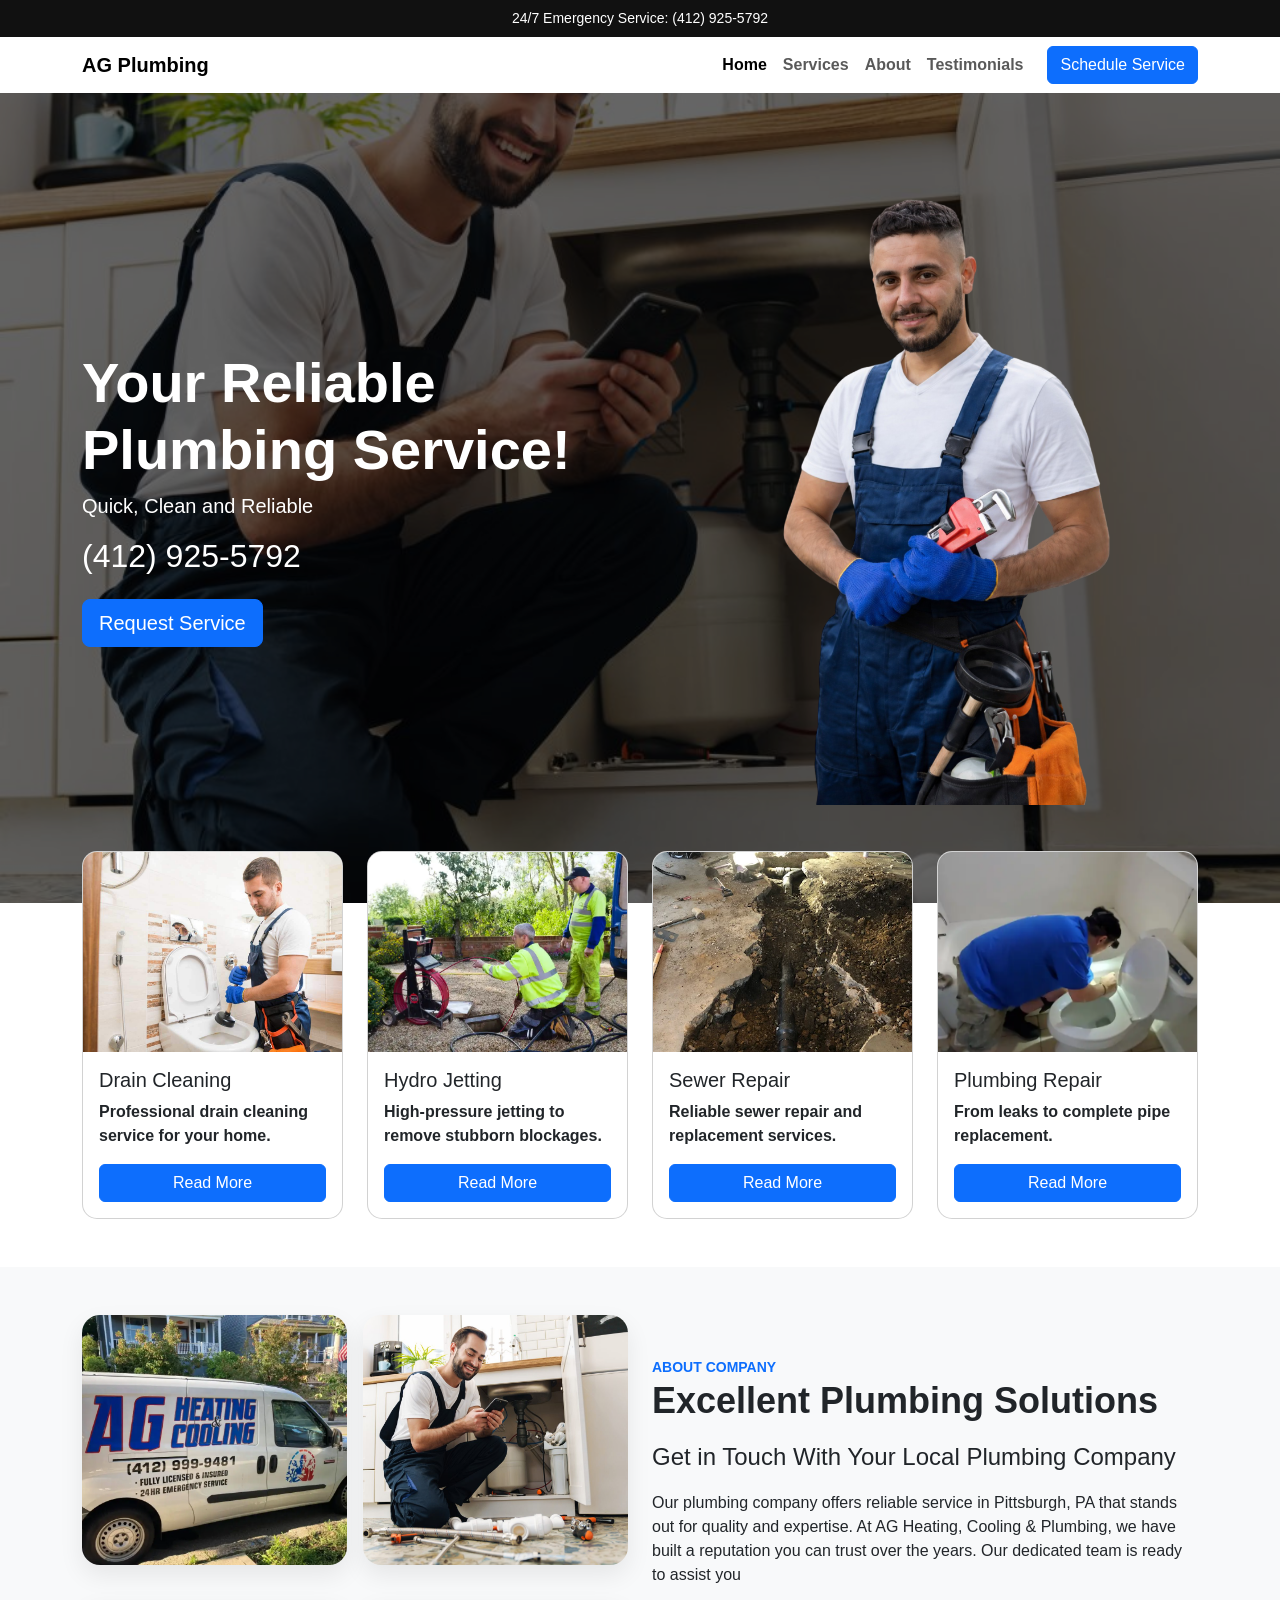
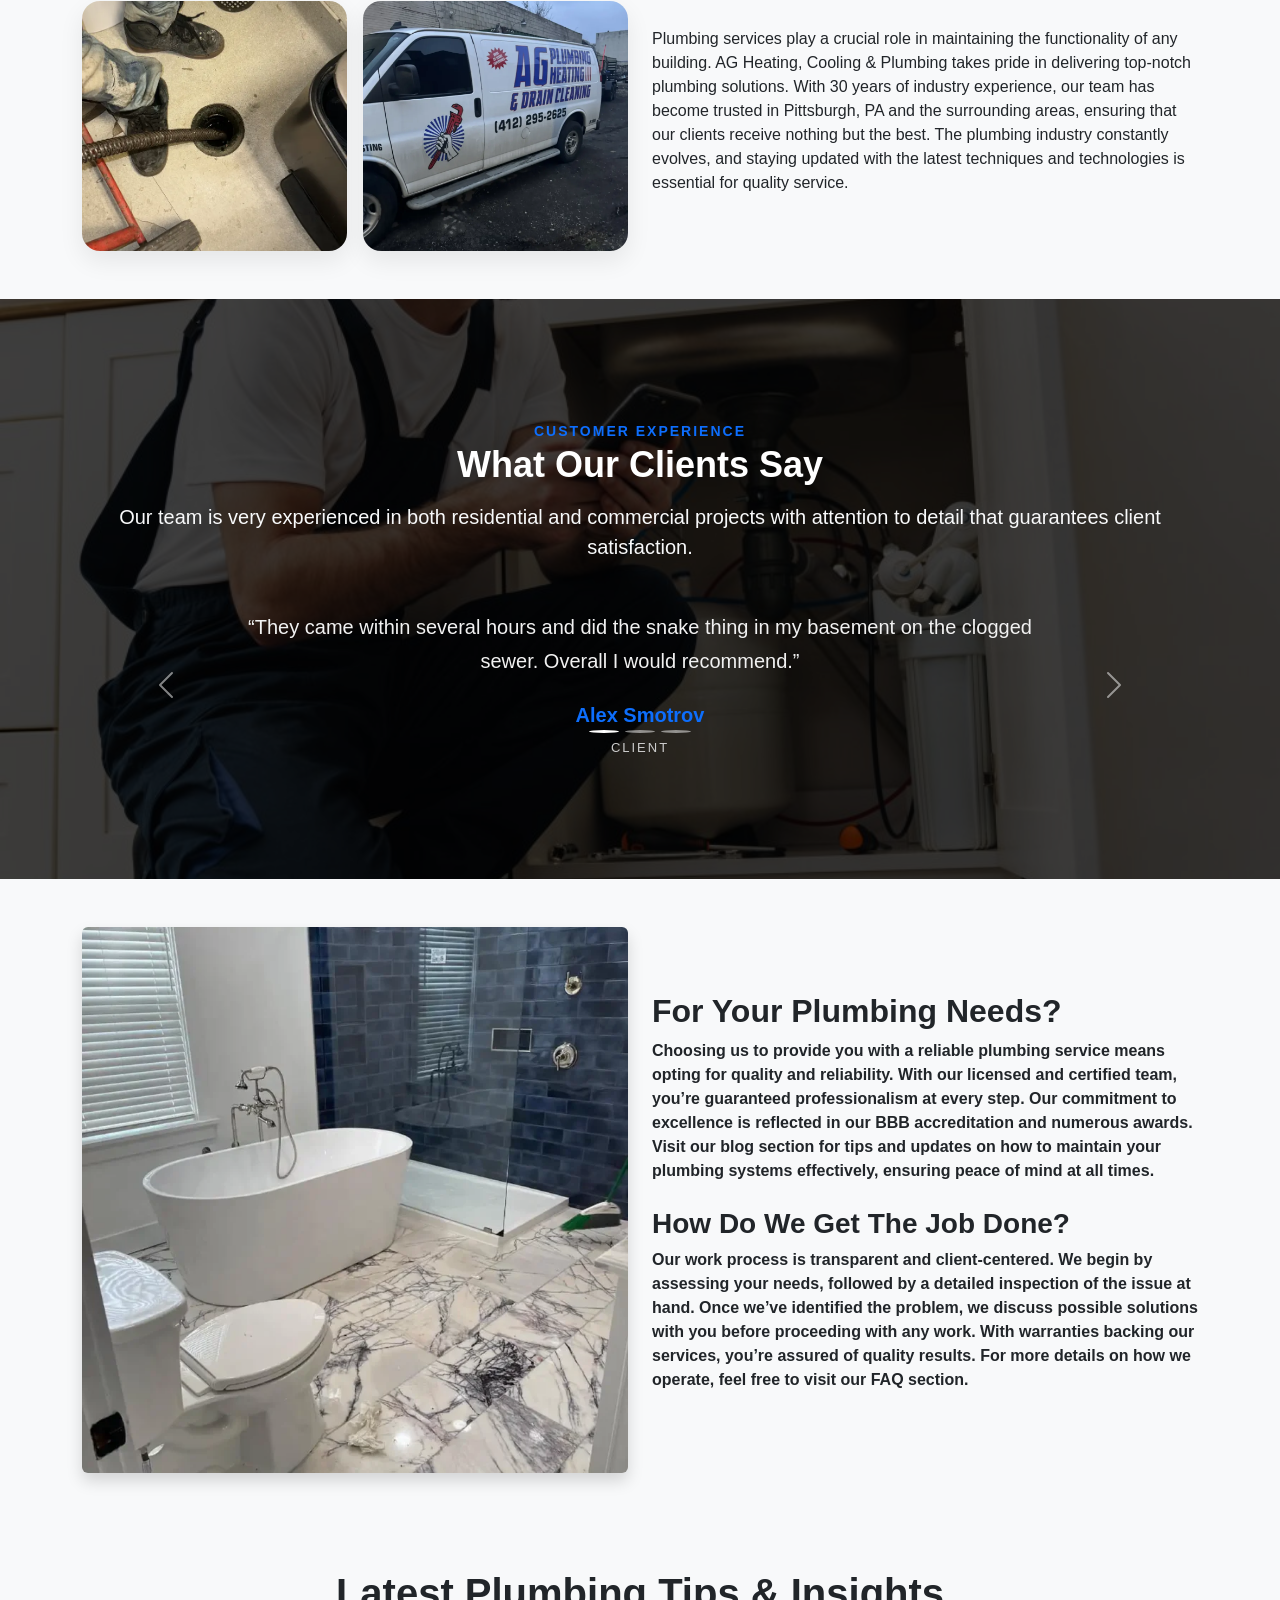
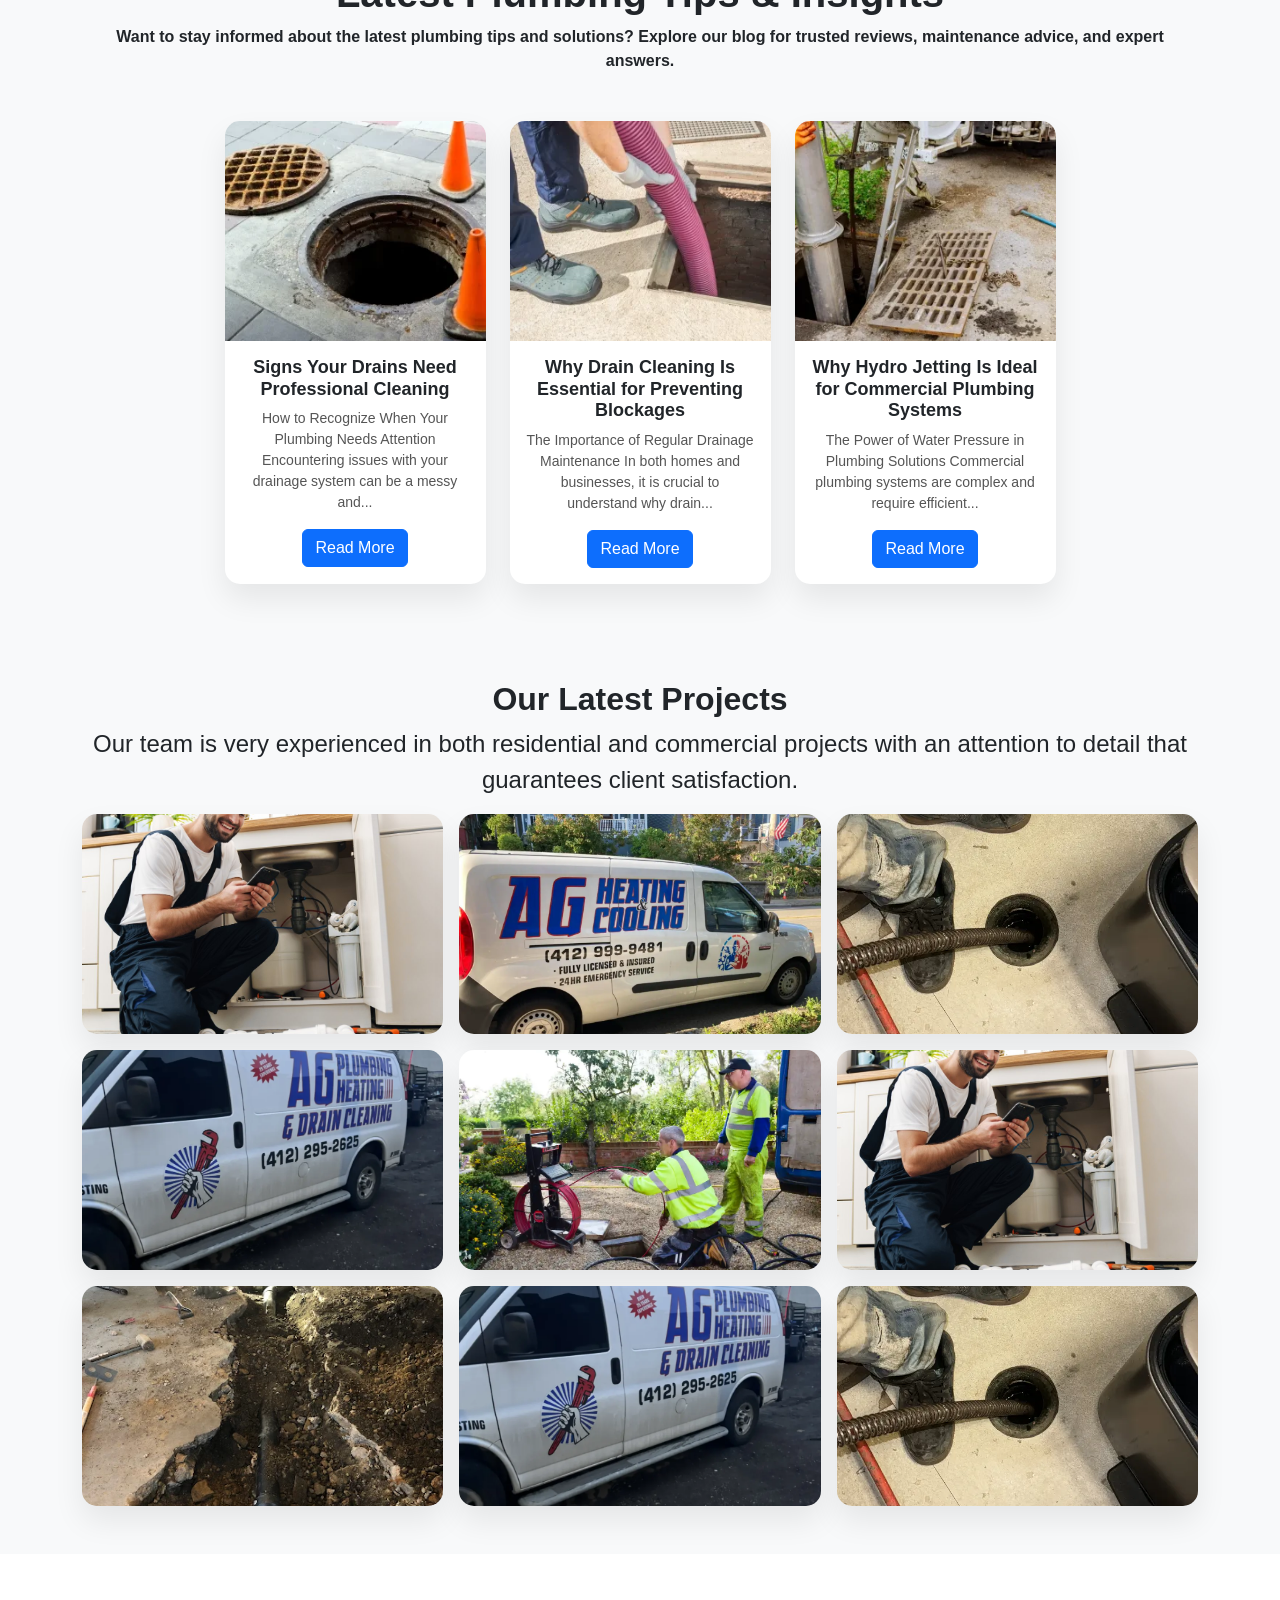
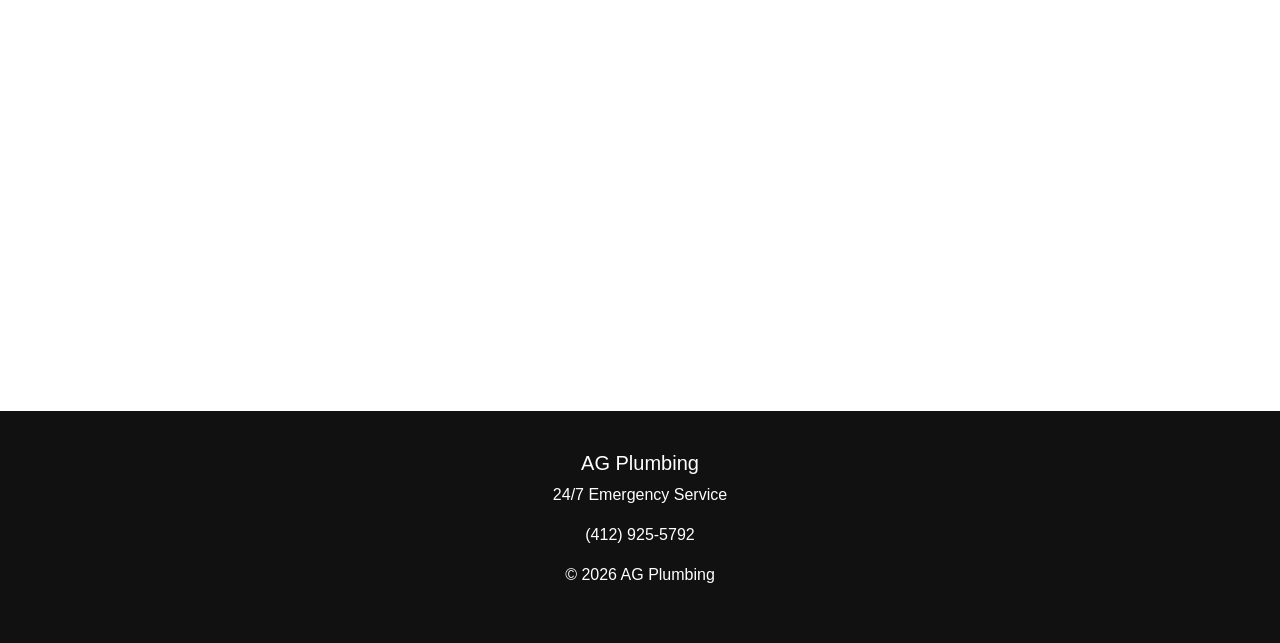
==== Index.html @ 4687a4f3 "bild the webpage" ====
<!DOCTYPE html>
<html lang="en">

<head>
    <meta charset="UTF-8">
    <title>AG Plumbing</title>
    <meta name="viewport" content="width=device-width, initial-scale=1">

    <!-- Bootstrap -->
    <link href="https://cdn.jsdelivr.net/npm/bootstrap@5.3.2/dist/css/bootstrap.min.css" rel="stylesheet">

    <!-- Custom CSS -->
    <link rel="stylesheet" href="Style.css">
</head>

<body>

    <!-- Top Bar -->
    <div class="top-bar text-center">
        24/7 Emergency Service: (412) 925-5792
    </div>

    <!-- Navbar -->
    <nav class="navbar navbar-expand-lg navbar-light bg-white shadow-sm  fw-bold ">
        <div class="container">
            <a class="navbar-brand fw-bold" href="#">AG Plumbing</a>
            <button class="navbar-toggler" type="button" data-bs-toggle="collapse" data-bs-target="#navbarNav">
                <span class="navbar-toggler-icon"></span>
            </button>

            <div class="collapse navbar-collapse" id="navbarNav">
                <ul class="navbar-nav ms-auto">
                    <li class="nav-item"><a class="nav-link active" href="#">Home</a></li>
                    <li class="nav-item"><a class="nav-link" href="#services">Services</a></li>
                    <li class="nav-item"><a class="nav-link" href="#about">About</a></li>
                    <li class="nav-item"><a class="nav-link" href="#testimonials">Testimonials</a></li>
                </ul>
                <a href="#" class="btn btn-primary ms-lg-3">Schedule Service</a>
            </div>
        </div>
    </nav>

    <!-- Hero -->
    <section class="hero">
        <div class="hero-overlay"></div>
        <div class="container hero-content">
            <div class="row align-items-center">
                <div class="col-lg-6 text-white">
                    <h1>Your Reliable <br> Plumbing Service!</h1>
                    <p class="lead">Quick, Clean and Reliable</p>
                    <h2>(412) 925-5792</h2>
                    <a href="#" class="btn btn-primary btn-lg mt-3">Request Service</a>
                </div>
                <div class="col-lg-6 text-center mt-5 mt-lg-0">
                    <img src="./asset/plumber.png" class="img-fluid w-75">
                </div>
            </div>
        </div>
    </section>

    <!-- Services -->
    <section id="services" class="py-5 fw-bold ">
        <div class="container">
            <div class="row g-4">

                <div class="col-md-6 col-lg-3">
                    <div class="card service-card">
                        <img src="./asset/div.jpg">
                        <div class="card-body">
                            <h5>Drain Cleaning</h5>
                            <p>Professional drain cleaning service for your home.</p>
                          <button type="button" class="btn btn-primary">Read More</button>
                            
                        </div>
                    </div>
                </div>

                <div class="col-md-6 col-lg-3">
                    <div class="card service-card">
                        <img src="./asset/Hy.webp">
                        <div class="card-body">
                            <h5>Hydro Jetting</h5>
                            <p>High-pressure jetting to remove stubborn blockages.</p>
                          <button type="button" class="btn btn-primary">Read More</button>
                            
                        </div>
                    </div>
                </div>

                <div class="col-md-6 col-lg-3">
                    <div class="card service-card">
                        <img src="./asset/Sewer.webp">
                        <div class="card-body">
                            <h5>Sewer Repair</h5>
                            <p>Reliable sewer repair and replacement services.</p>
                          <button type="button" class="btn btn-primary">Read More</button>
                            
                        </div>
                    </div>
                </div>

                <div class="col-md-6 col-lg-3">
                    <div class="card service-card">
                        <img src="./asset/Plumbing-Repair.webp">
                        <div class="card-body">
                            <h5>Plumbing Repair</h5>
                            <p>From leaks to complete pipe replacement.</p>
                          <button type="button" class="btn btn-primary">Read More</button>
                            
                        </div>
                    </div>
                </div>

            </div>
        </div>
    </section>

    <!-- About -->
    <section id="about" class="py-5 bg-light">
        <div class="container">
            <div class="row align-items-center"> <!-- Left Side Image Cards -->
                <div class="col-lg-6">
                    <div class="row g-3">
                        <div class="col-6">
                            <div class="about-card"> <img src="./asset/Plumbing-Services-15.webp" class="img-fluid"
                                    alt=""> </div>

                        </div>
                        <div class="col-6">
                            <div class="about-card"> <img src="./asset/imgplu.jpeg" class="img-fluid" alt=""> </div>
                        </div>
                        <div class="col-6">
                            <div class="about-card"> <img src="./asset/Trusted-Commercial-Plumbing.webp"
                                    class="img-fluid" alt=""> </div>
                        </div>
                        <div class="col-6">
                            <div class="about-card"> <img src="./asset/Reputable-Residential-Plumbing-980x1307.webp"
                                    class="img-fluid" alt=""> </div>
                        </div>
                    </div>
                </div>
                <div class="col-lg-6"> <span class="text-primary fw-bold small" style="font-weight: 700;">ABOUT
                        COMPANY</span>
                    <h2 class="section-title fw-bold mb-3">Excellent Plumbing Solutions</h2>
                    <p style="font-size:x-large; font-weight: 500;"> Get in Touch With Your Local Plumbing Company </p>
                    <p> Our plumbing company offers reliable service in Pittsburgh, PA that stands out for quality and
                        expertise. At AG Heating, Cooling & Plumbing, we have built a reputation you can trust over the
                        years. Our dedicated team is ready to assist you</p>
                    <br>
                    <p>Plumbing services play a crucial role in maintaining the functionality of any building. AG
                        Heating, Cooling & Plumbing takes pride in delivering top-notch plumbing solutions. With 30
                        years of industry experience, our team has become trusted in Pittsburgh, PA and the surrounding
                        areas, ensuring that our clients receive nothing but the best. The plumbing industry constantly
                        evolves, and staying updated with the latest techniques and technologies is essential for
                        quality service.</p>
                </div>
            </div>
        </div>
    </section>


    <!-- Testimonials -->
    <section id="testimonials" class="testimonial-section">
        <div class="overlay"></div>

        <div class="container text-center position-relative">
            <span class="section-subtitle">CUSTOMER EXPERIENCE</span>
            <h2 class="section-title text-white mb-3">What Our Clients Say</h2>

            <p class="lead text-light mb-5">
                Our team is very experienced in both residential and commercial projects
                with attention to detail that guarantees client satisfaction.
            </p>

            <div id="testimonialCarousel" class="carousel slide" data-bs-ride="carousel">

                <!-- Indicators -->
                <div class="carousel-indicators">
                    <button type="button" data-bs-target="#testimonialCarousel" data-bs-slide-to="0"
                        class="active"></button>
                    <button type="button" data-bs-target="#testimonialCarousel" data-bs-slide-to="1"></button>
                    <button type="button" data-bs-target="#testimonialCarousel" data-bs-slide-to="2"></button>
                </div>

                <div class="carousel-inner">

                    <div class="carousel-item active">
                        <div class="testimonial-content">
                            <p class="testimonial-text">
                                “They came within several hours and did the snake thing in my basement on the clogged
                                sewer.
                                Overall I would recommend.”
                            </p>
                            <h5 class="client-name">Alex Smotrov</h5>
                            <span class="client-role">Client</span>
                        </div>
                    </div>

                    <div class="carousel-item">
                        <div class="testimonial-content">
                            <p class="testimonial-text">
                                “AG Plumbing is the best contractor I’ve used. Very responsive and knowledgeable.
                                Definitely would recommend.”
                            </p>
                            <h5 class="client-name">Morgan Kramer</h5>
                            <span class="client-role">Client</span>
                        </div>
                    </div>

                    <div class="carousel-item">
                        <div class="testimonial-content">
                            <p class="testimonial-text">
                                “They were able to send someone the same day.
                                The tech was professional and fixed the problem quickly.”
                            </p>
                            <h5 class="client-name">Casey Gordon</h5>
                            <span class="client-role">Client</span>
                        </div>
                    </div>

                </div>

                <!-- Controls -->
                <button class="carousel-control-prev" type="button" data-bs-target="#testimonialCarousel"
                    data-bs-slide="prev">
                    <span class="carousel-control-prev-icon"></span>
                </button>

                <button class="carousel-control-next" type="button" data-bs-target="#testimonialCarousel"
                    data-bs-slide="next">
                    <span class="carousel-control-next-icon"></span>
                </button>

            </div>
        </div>
    </section>
    <!-- Why Choose Us -->
    <section class="py-5 bg-light fw-bold ">
        <div class="container">
            <div class="row align-items-center gy-4">
                <div class="col-lg-6">
                    <img src="./asset/Plumbing-Services-16-768x768-1.webp" class="img-fluid rounded shadow">
                </div>
                <div class="col-lg-6">
                    <h2 class="fw-bold" style="font-weight: 700; ">For Your Plumbing Needs?</h2>
                    <p>
                        Choosing us to provide you with a reliable plumbing service means opting for quality and
                        reliability. With our licensed and certified team, you’re guaranteed professionalism at every
                        step. Our commitment to excellence is reflected in our BBB accreditation and numerous awards.
                        Visit our blog section for tips and updates on how to maintain your plumbing systems
                        effectively, ensuring peace of mind at all times.
                    </p>

                    <h3 class="fw-bold mt-4" style="font-weight: 700; ">How Do We Get The Job Done?</h3>
                    <p>
                        Our work process is transparent and client-centered. We begin by assessing your needs, followed
                        by a detailed inspection of the issue at hand. Once we’ve identified the problem, we discuss
                        possible solutions with you before proceeding with any work. With warranties backing our
                        services, you’re assured of quality results. For more details on how we operate, feel free to
                        visit our FAQ section.
                    </p>
                </div>
            </div>
        </div>
    </section>

    <!-- --------------------------------------------------Latest Plumbering ------------------------ -->

    <section class="py-5 bg-light">
    <div class="container">

        <div class="text-center mb-5">
            <h2 class="fw-semibold display-6">
                Latest Plumbing Tips & Insights
            </h2>
            <p class="fw-semibold">
                Want to stay informed about the latest plumbing tips and solutions?
                Explore our blog for trusted reviews, maintenance advice,
                and expert answers.
            </p>
        </div>

        <div class="row g-4 justify-content-center">

            <div class="col-md-6 col-lg-3">
                <div class="card custom-card h-100 ">
                    <img src="./asset/Signs-Your-Drains-Need-Professional-Cleaning-Services-Pittsburgh-PA-400x250.webp" 
                         class="card-img-top" alt="">
                    <div class="card-body text-center">
                        <h5 class="card-title fw-bold">
                            Signs Your Drains Need Professional Cleaning
                        </h5>
                        <p class="card-text">
                           How to Recognize When Your Plumbing Needs Attention Encountering issues with your drainage system can be a messy and...
                        </p>
                        <button class="btn btn-primary">Read More</button>
                    </div>
                </div>
            </div>

                 <div class="col-md-6 col-lg-3">
                <div class="card custom-card h-100">
                    <img src="./asset/Why-Drain-Cleaning-Is-Essential-For-Preventing-Blockages-Pittsburgh-PA-400x250.webp"
                         class="card-img-top" alt="">
                    <div class="card-body text-center">
                        <h5 class="card-title fw-bold">
                            Why Drain Cleaning Is Essential for Preventing Blockages
                        </h5>
                        <p class="card-text">
                          The Importance of Regular Drainage Maintenance In both homes and businesses, it is crucial to understand why drain...</p>

                        <button class="btn btn-primary">Read More</button>
                    </div>
                </div>
            </div>

                 <div class="col-md-6 col-lg-3">
                <div class="card custom-card h-100">
                    <img src="./asset/Why-Hydro-Jetting-Is-Ideal-For-Commercial-Plumbing-Systems-Pittsburgh-PA-400x250.webp" 
                         class="card-img-top" alt="">
                    <div class="card-body text-center">
                        <h5 class="card-title fw-bold">
                          Why Hydro Jetting Is Ideal for Commercial Plumbing Systems
                        </h5>
                        <p class="card-text">
                          The Power of Water Pressure in Plumbing Solutions Commercial plumbing systems are complex and require efficient...</p>
                        <button class="btn btn-primary">Read More</button>
                    </div>
                </div>
            </div>

     
        </div>
    </div>
</section>

    <!---------------------------- Save image------------------------------------  -->
    
    <section class="gallery-section py-5 bg-light">
    <div class="container">
        <div class="row g-3">
               <div class="text-center">
                 <h2 style="font-weight: 600;">Our Latest Projects</h2>
                <div style="font-size: 1.5rem;">Our team is very experienced in both residential and commercial projects with an attention to detail that guarantees client satisfaction.</div>
               </div>
            <div class="col-md-6 col-lg-4">
                <div class="custom-card h-100">
                    <img src="./asset/imgplu.jpeg" alt="">
                </div>
            </div>

            <div class="col-md-6 col-lg-4">
                <div class="custom-card h-100">
                    <img src="./asset/Plumbing-Services-15.webp" alt="">
                </div>
            </div>

            <div class="col-md-6 col-lg-4">
                <div class="custom-card h-100">
                    <img src="./asset/Trusted-Commercial-Plumbing.webp" alt="">
                </div>
            </div>

            <div class="col-md-6 col-lg-4">
                <div class="custom-card h-100">
                    <img src="./asset/Reputable-Residential-Plumbing-980x1307.webp" alt="">
                </div>
            </div>
                       <div class="col-md-6 col-lg-4">
                <div class="custom-card h-100">
                    <img src="./asset/Hy.webp" alt="">
                </div>
            </div>

            <div class="col-md-6 col-lg-4">
                <div class="custom-card h-100">
                    <img src="./asset/imgplu.jpeg" alt="">
                </div>
            </div>

            <div class="col-md-6 col-lg-4">
                <div class="custom-card h-100">
                    <img src="./asset/Sewer.webp" alt="">
                </div>
            </div>

            <div class="col-md-6 col-lg-4">
                <div class="custom-card h-100">
                    <img src="./asset/Reputable-Residential-Plumbing-980x1307.webp" alt="">
                </div>
            </div>
                       <div class="col-md-6 col-lg-4">
                <div class="custom-card h-100">
                    <img src="./asset/Trusted-Commercial-Plumbing.webp" alt="">
                </div>
            </div>

          



        </div>
    </div>
</section>




   <section class="map-section">
    <div class="container-fluid p-0">
        <iframe 
            src="https://www.google.com/maps?q=Pittsburgh,+PA&output=embed"
            width="100%" 
            height="450" 
            style="border:0;" 
            allowfullscreen="" 
            loading="lazy">
        </iframe>
    </div>
</section>

    <!-- Footer -->
    <footer class="text-center">
        <div class="container">
            <h5>AG Plumbing</h5>
            <p>24/7 Emergency Service</p>
            <p>(412) 925-5792</p>
            <p>&copy; 2026 AG Plumbing</p>
        </div>
    </footer>

    <script src="https://cdn.jsdelivr.net/npm/bootstrap@5.3.2/dist/js/bootstrap.bundle.min.js"></script>
</body>

</html>
---- Style.css ----
body {
    font-family: 'Segoe UI', sans-serif;
}

/* Top Bar */
.top-bar {
    background: #111;
    color: #fff;
    padding: 8px;
    font-size: 14px;
}

/* Hero */
.hero {
    background: url('./asset/imgplu.jpeg') center/cover no-repeat;
    height: 90vh;
    position: relative;
    display: flex;
    align-items: center;
    color: white;
}

.hero-overlay {
    position: absolute;
    inset: 0;
    background: rgba(0,0,0,0.6);
}

.hero-content {
    position: relative;
    z-index: 2;
}

.hero h1 {
    font-size: 3.5rem;
    font-weight: bold;
}

/* Services Overlap */
#services {
    margin-top: -100px;
    position: relative;
    z-index: 5;
}

.service-card {
    height: 100%;
    border-radius: 15px;
    overflow: hidden;
    transition: 0.3s;
}

.service-card img {
    height: 200px;
    object-fit: cover;
}

.service-card .card-body {
    display: flex;
    flex-direction: column;
    justify-content: space-between;
}

.service-card:hover {
    transform: translateY(-8px);
}

/* Testimonial Background */
.testimonial {
    background: url('./asset/imgplu.jpeg') center/cover no-repeat;
    padding: 100px 0;
    position: relative;
}

.testimonial::before {
    content: "";
    position: absolute;
    inset: 0;
    background: rgba(0,0,0,0.7);
}

.testimonial .container {
    position: relative;
    z-index: 2;
}

/* Footer */
footer {
    background: #111;
    color: white;
    padding: 40px 0;
}

/* Responsive */
@media (max-width: 768px) {
    .hero {
        height: auto;
        padding: 100px 0;
        text-align: center;
    }

    #services {
        margin-top: 0;
    }

    .hero h1 {
        font-size: 2rem;
    }
}

/* About Section Image Cards */
.about-card {
    position: relative;
    border-radius: 18px;
    overflow: hidden;
    height: 100%;
    box-shadow: 0 10px 25px rgba(0, 0, 0, 0.08);
    transition: 0.4s ease;
}

.about-card img {
    width: 100%;
    height: 250px;   /* Equal Height */
    object-fit: cover;
    transition: 0.4s ease;
    display: block;
}

.about-card:hover img {
    transform: scale(1.08);
}

/* Better alignment spacing */
#about .row.g-3 {
    row-gap: 20px;
}

/* Responsive Fix */
@media (max-width: 768px) {
    .about-card img {
        height: 200px;
    }
}

/* Testimonial Section */
.testimonial-section {
    position: relative;
    background: url('./asset/imgplu.jpeg') center/cover no-repeat;
    padding: 120px 0;
    color: #fff;
}

.testimonial-section .overlay {
    position: absolute;
    inset: 0;
    background: rgba(0,0,0,0.75);
}

.testimonial-section .container {
    z-index: 2;
}

/* Titles */
.section-subtitle {
    color: #0d6efd;
    font-size: 14px;
    font-weight: 600;
    letter-spacing: 2px;
}

.section-title {
    font-size: 36px;
    font-weight: 700;
}

/* Testimonial Content */
.testimonial-content {
    max-width: 800px;
    margin: auto;
}

.testimonial-text {
    font-size: 20px;
    line-height: 1.7;
    margin-bottom: 25px;
    color: #f1f1f1;
}

.client-name {
    color: #0d6efd;
    font-weight: 700;
}

.client-role {
    font-size: 13px;
    letter-spacing: 2px;
    text-transform: uppercase;
    color: #ccc;
}

/* Carousel Dots */
.carousel-indicators button {
    width: 10px;
    height: 10px;
    border-radius: 50%;
}

/* Responsive */
@media (max-width: 768px) {
    .section-title {
        font-size: 28px;
    }

    .testimonial-text {
        font-size: 16px;
    }
}

.map-wrapper {
    width: 100%;
    height: 450px;
    border-radius: 15px;
    overflow: hidden;
    box-shadow: 0 15px 40px rgba(0,0,0,0.1);
}

.map-wrapper iframe {
    width: 100%;
    height: 100%;
    border: 0;
}

.gallery-section {
    background: #f8f9fa;
}

.custom-card {
    height: 300px;              /* SAME HEIGHT */
    border-radius: 15px;
    overflow: hidden;
    box-shadow: 0 15px 35px rgba(0,0,0,0.08);
    transition: 0.4s ease;
}

.custom-card img {
    width: 100%;
    height: 100%;
    object-fit: cover;          /* Makes image fill card perfectly */
    transition: 0.4s ease;
}

.custom-card:hover img {
    transform: scale(1.08);
}

.custom-card {
    border: none;
    border-radius: 15px;
    overflow: hidden;
    box-shadow: 0 15px 30px rgba(0,0,0,0.08);
    transition: 0.3s ease;
}

.custom-card img {
    height: 220px;        /* Same Image Height */
    object-fit: cover;    /* Prevent distortion */
}

.custom-card:hover {
    transform: translateY(-8px);
}

.card-title {
    font-size: 18px;
}

.card-text {
    font-size: 14px;
    color: #555;
}
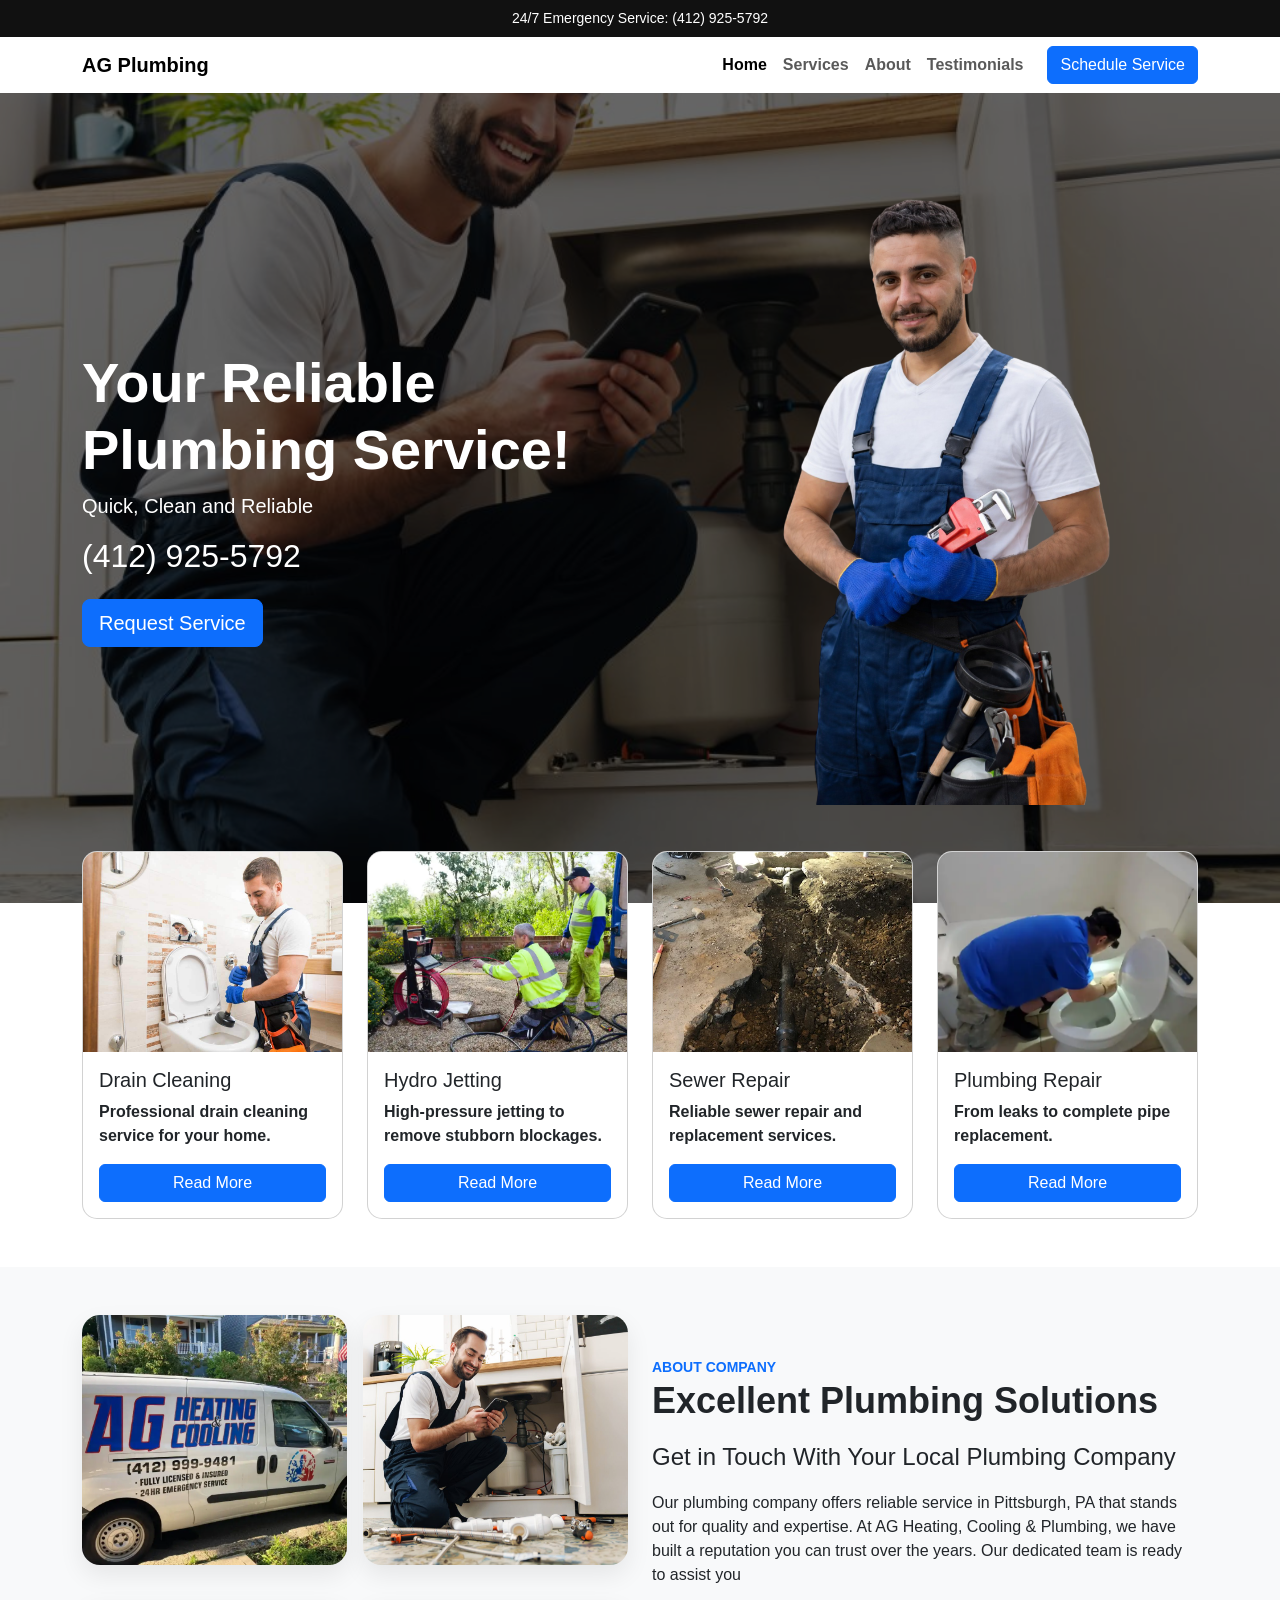
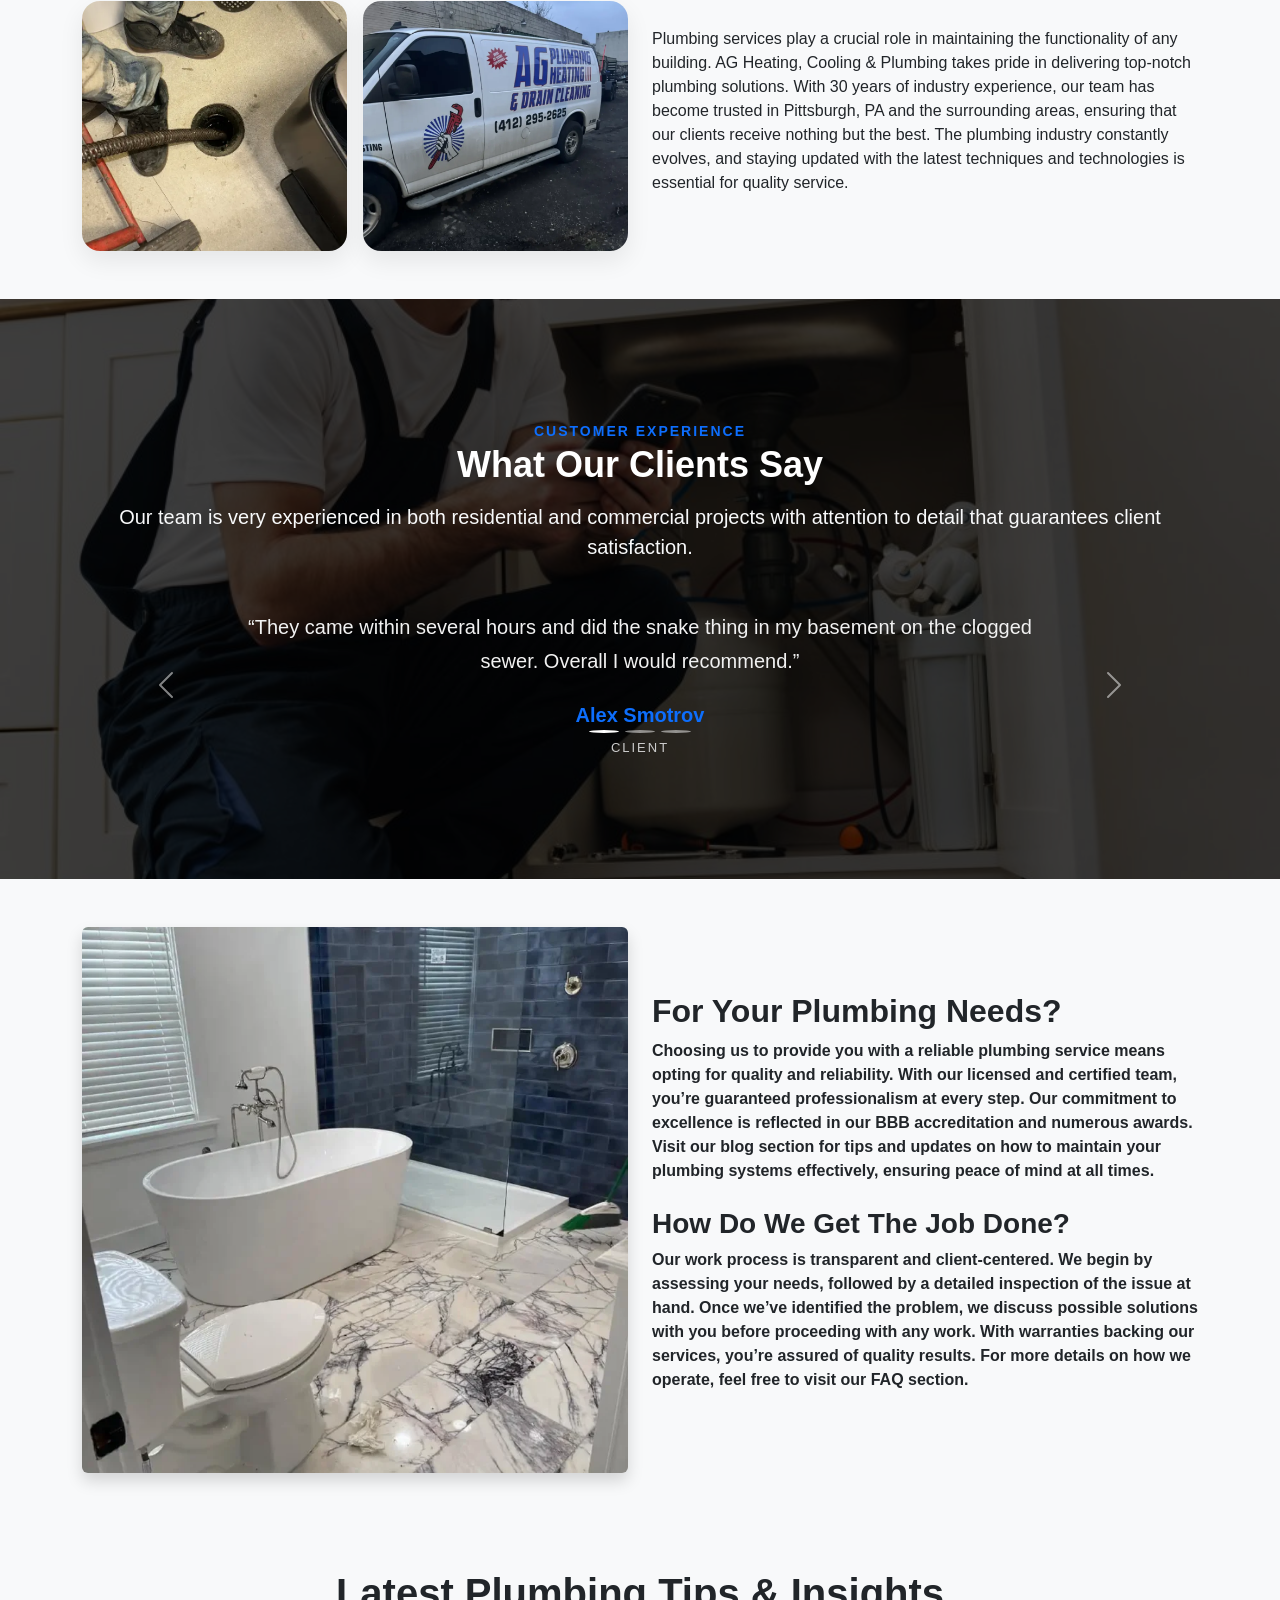
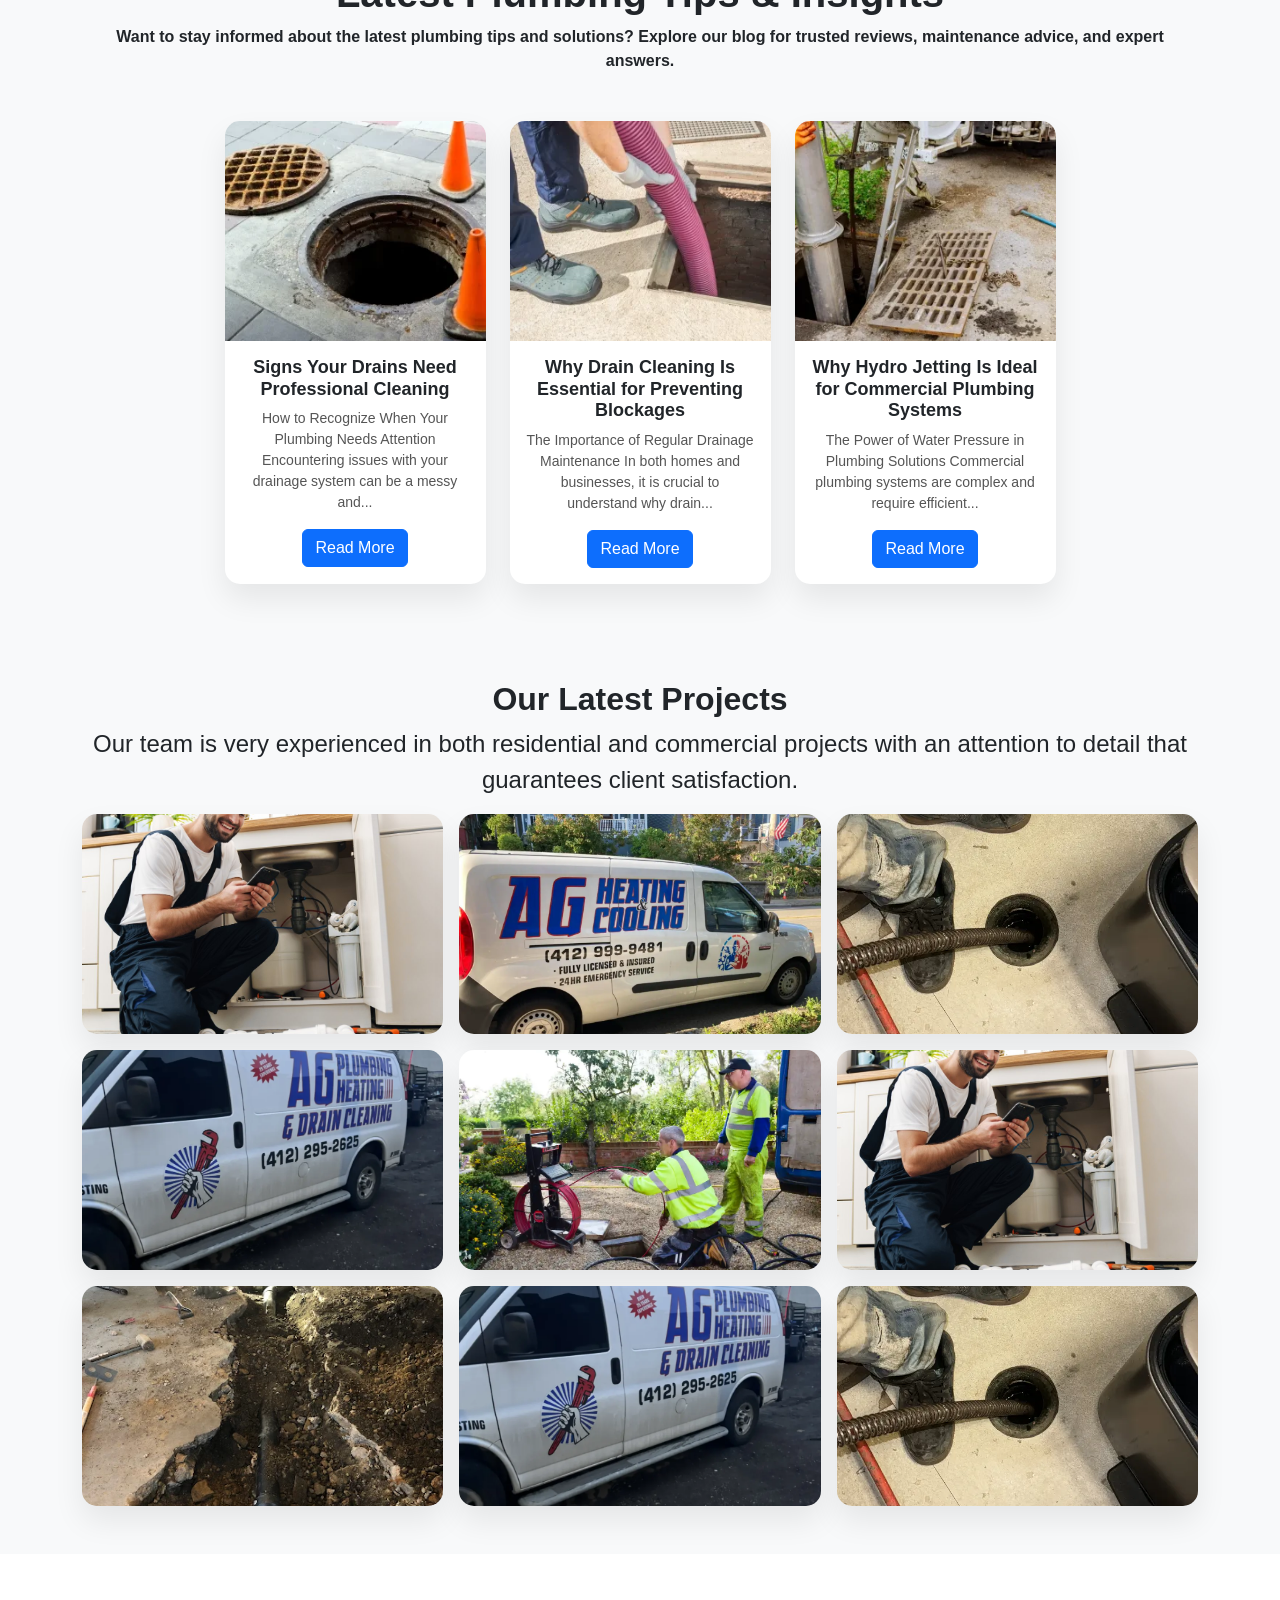
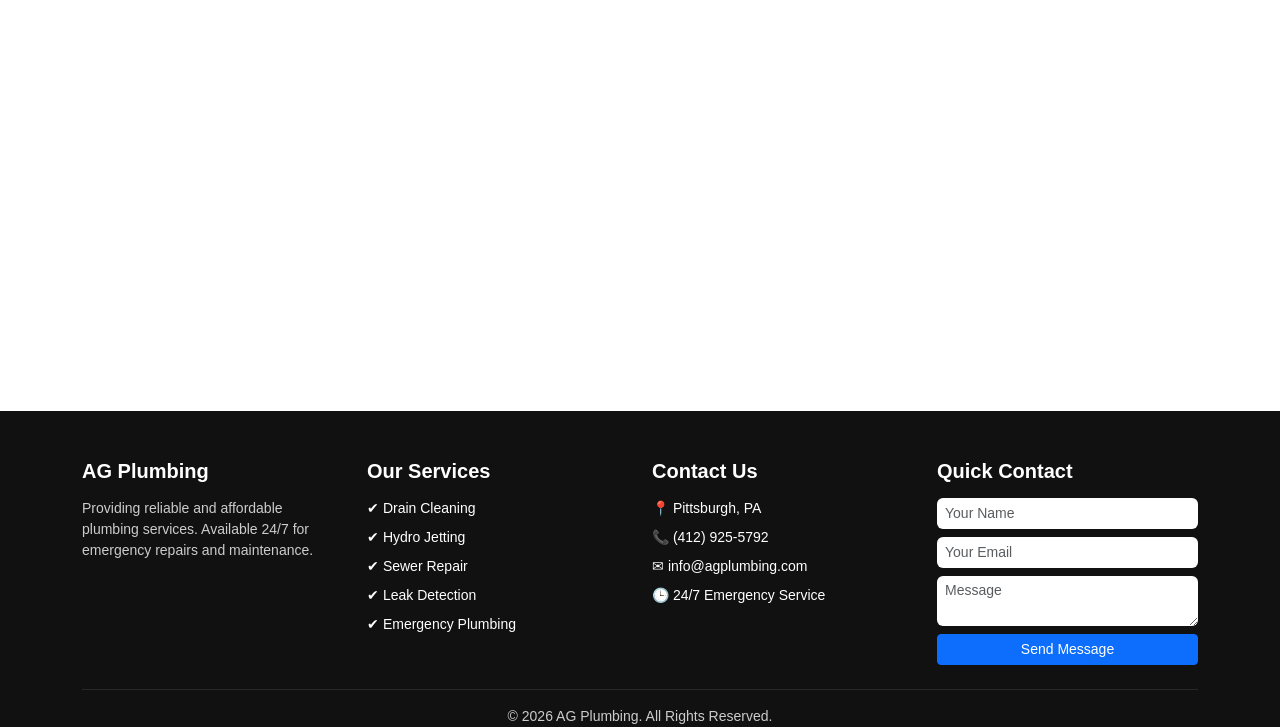
==== commit ce3dc054: "bild the webpage" ====
--- a/Index.html
+++ b/Index.html
@@ -420,14 +420,71 @@
 </section>
 
     <!-- Footer -->
-    <footer class="text-center">
-        <div class="container">
-            <h5>AG Plumbing</h5>
-            <p>24/7 Emergency Service</p>
-            <p>(412) 925-5792</p>
-            <p>&copy; 2026 AG Plumbing</p>
-        </div>
-    </footer>
+   <footer class="footer-section text-white pt-5">
+    <div class="container">
+        <div class="row gy-4">
+
+            <!-- Company Info -->
+            <div class="col-md-6 col-lg-3">
+                <h5 class="footer-title">AG Plumbing</h5>
+                <p>
+                    Providing reliable and affordable plumbing services.
+                    Available 24/7 for emergency repairs and maintenance.
+                </p>
+            </div>
+
+            <!-- Plumbing Services -->
+            <div class="col-md-6 col-lg-3">
+                <h5 class="footer-title">Our Services</h5>
+                <ul class="footer-links">
+                    <li>✔ Drain Cleaning</li>
+                    <li>✔ Hydro Jetting</li>
+                    <li>✔ Sewer Repair</li>
+                    <li>✔ Leak Detection</li>
+                    <li>✔ Emergency Plumbing</li>
+                </ul>
+            </div>
+
+            <!-- Contact Info -->
+            <div class="col-md-6 col-lg-3">
+                <h5 class="footer-title">Contact Us</h5>
+                <ul class="footer-links">
+                    <li>📍 Pittsburgh, PA</li>
+                    <li>📞 (412) 925-5792</li>
+                    <li>✉ info@agplumbing.com</li>
+                    <li>🕒 24/7 Emergency Service</li>
+                </ul>
+            </div>
+
+            <!-- Contact Form -->
+            <div class="col-md-6 col-lg-3">
+                <h5 class="footer-title">Quick Contact</h5>
+                <form>
+                    <div class="mb-2">
+                        <input type="text" class="form-control form-control-sm" placeholder="Your Name">
+                    </div>
+                    <div class="mb-2">
+                        <input type="email" class="form-control form-control-sm" placeholder="Your Email">
+                    </div>
+                    <div class="mb-2">
+                        <textarea class="form-control form-control-sm" rows="2" placeholder="Message"></textarea>
+                    </div>
+                    <button type="submit" class="btn btn-primary btn-sm w-100">
+                        Send Message
+                    </button>
+                </form>
+            </div>
+
+        </div>
+
+        <!-- Bottom Bar -->
+        <div class="footer-bottom text-center mt-4 pt-3">
+            <p class="mb-0">
+                © 2026 AG Plumbing. All Rights Reserved.
+            </p>
+        </div>
+    </div>
+</footer>
 
     <script src="https://cdn.jsdelivr.net/npm/bootstrap@5.3.2/dist/js/bootstrap.bundle.min.js"></script>
 </body>
--- a/Style.css
+++ b/Style.css
@@ -84,12 +84,6 @@
     z-index: 2;
 }
 
-/* Footer */
-footer {
-    background: #111;
-    color: white;
-    padding: 40px 0;
-}
 
 /* Responsive */
 @media (max-width: 768px) {
@@ -277,4 +271,57 @@
 .card-text {
     font-size: 14px;
     color: #555;
+}
+
+.footer-section {
+    background: #111;
+}
+
+.footer-title {
+    font-weight: 700;
+    margin-bottom: 15px;
+}
+
+.footer-links {
+    list-style: none;
+    padding: 0;
+}
+
+.footer-links li {
+    margin-bottom: 8px;
+    font-size: 14px;
+}
+
+.footer-links li:hover {
+    color: #0d6efd;
+    cursor: pointer;
+}
+
+.footer-section p {
+    font-size: 14px;
+    color: #ccc;
+}
+
+.footer-bottom {
+    border-top: 1px solid rgba(255,255,255,0.1);
+    font-size: 14px;
+    color: #aaa;
+}
+
+/* Form Styling */
+.footer-section .form-control {
+    border-radius: 6px;
+    border: none;
+}
+
+.footer-section .form-control:focus {
+    box-shadow: none;
+    border: 1px solid #0d6efd;
+}
+
+/* Responsive */
+@media (max-width: 768px) {
+    .footer-section {
+        text-align: center;
+    }
 }
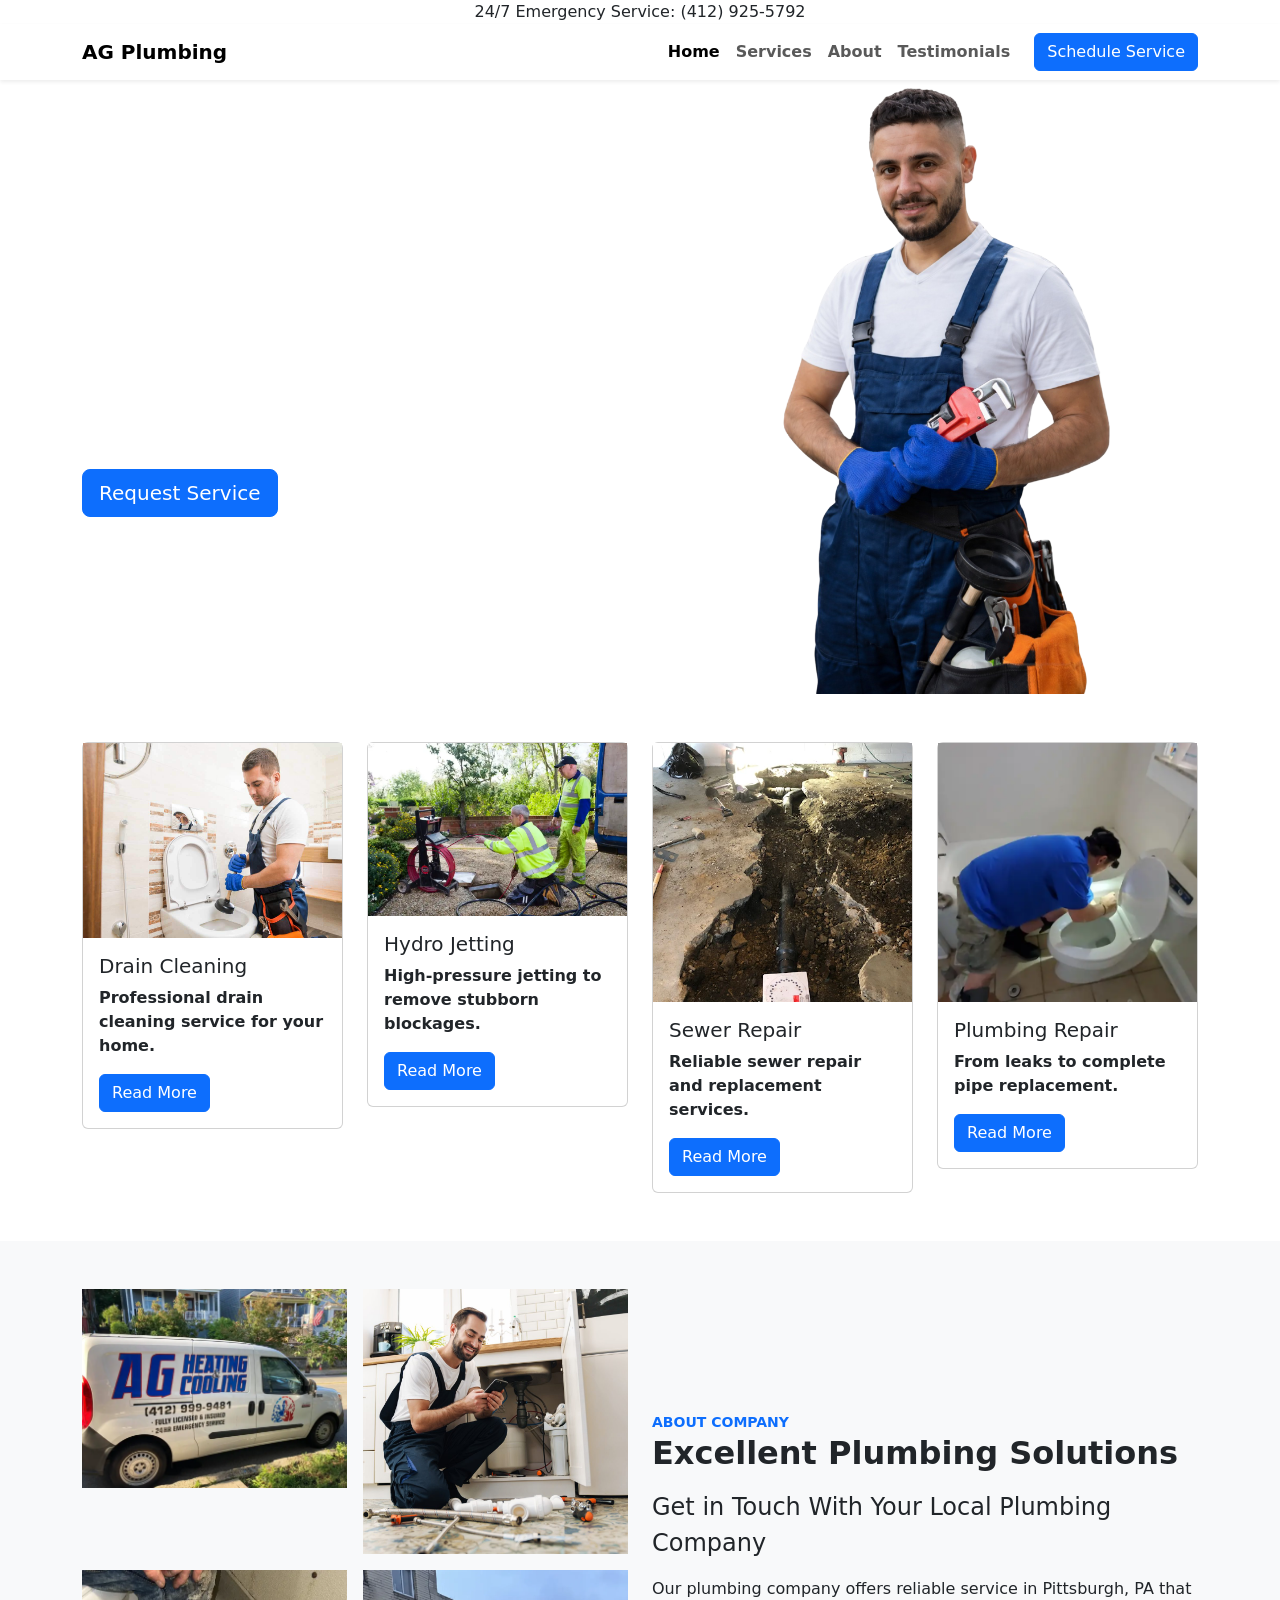
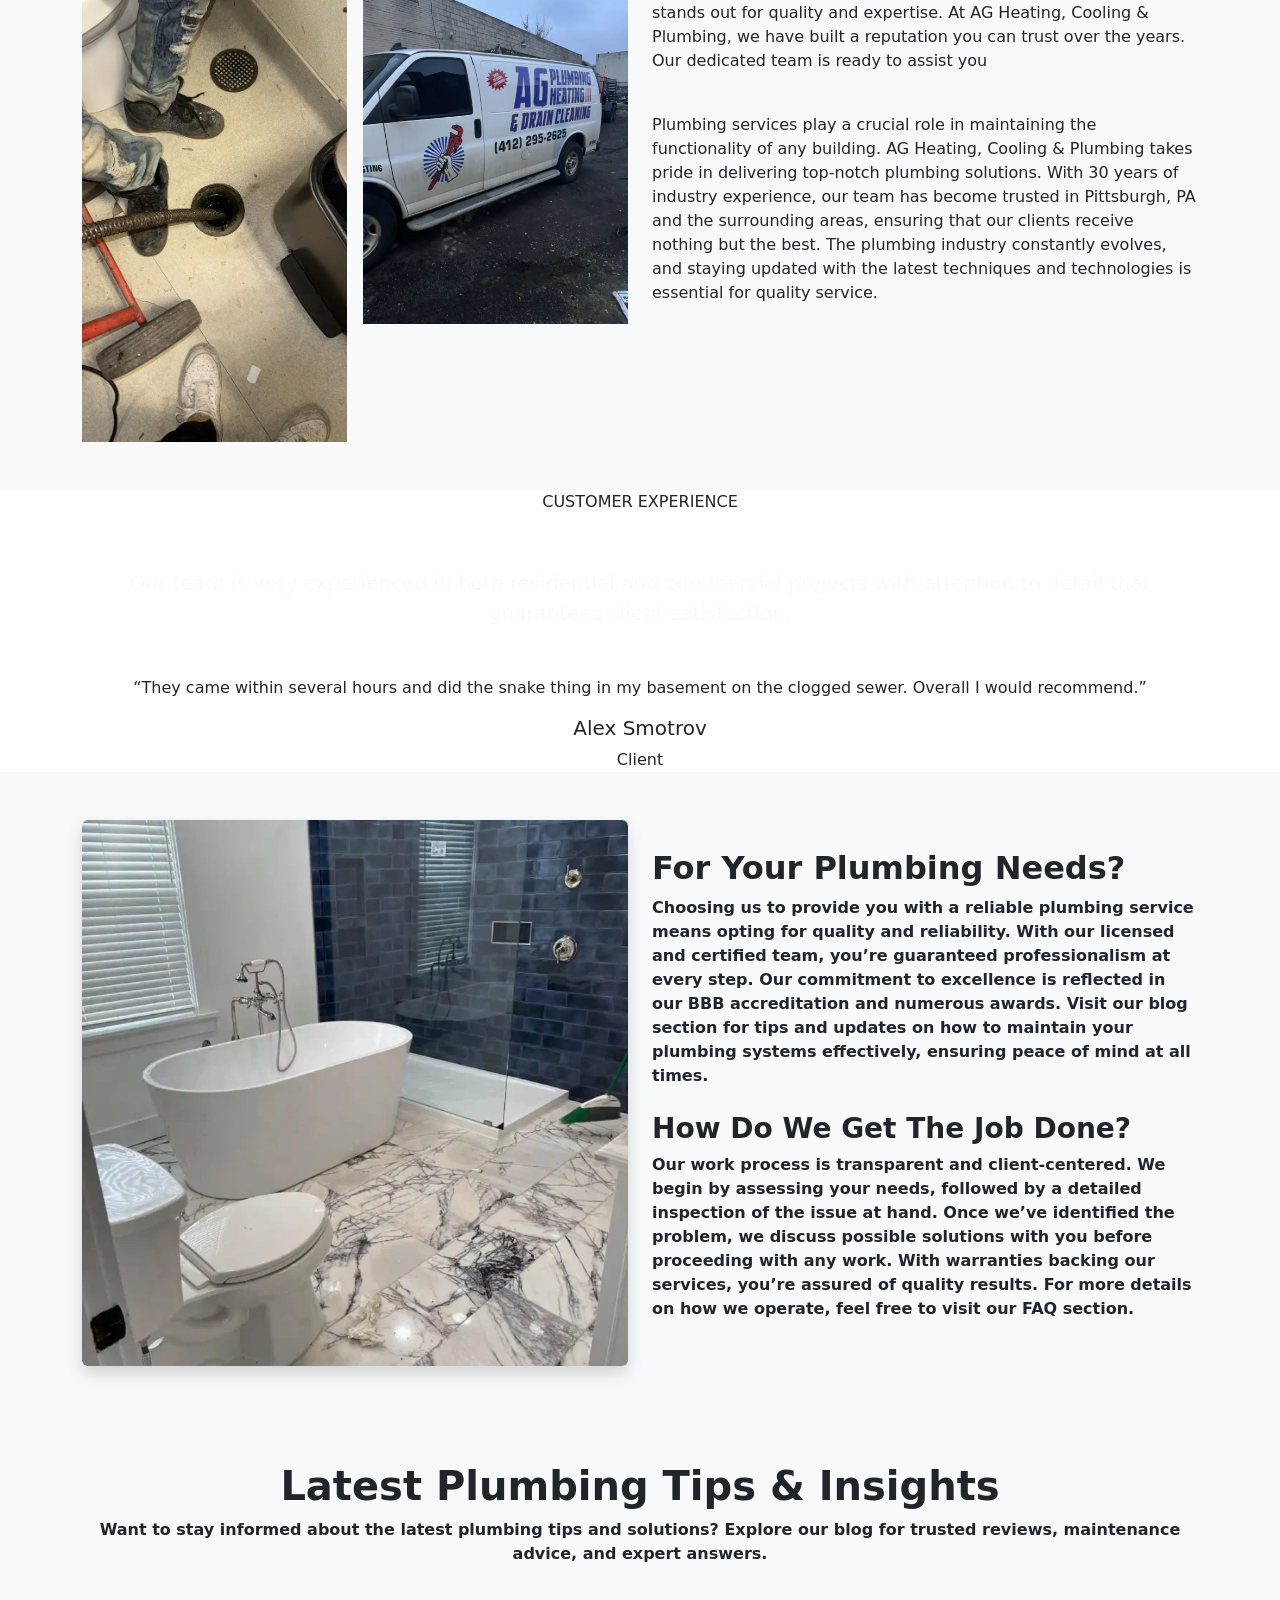
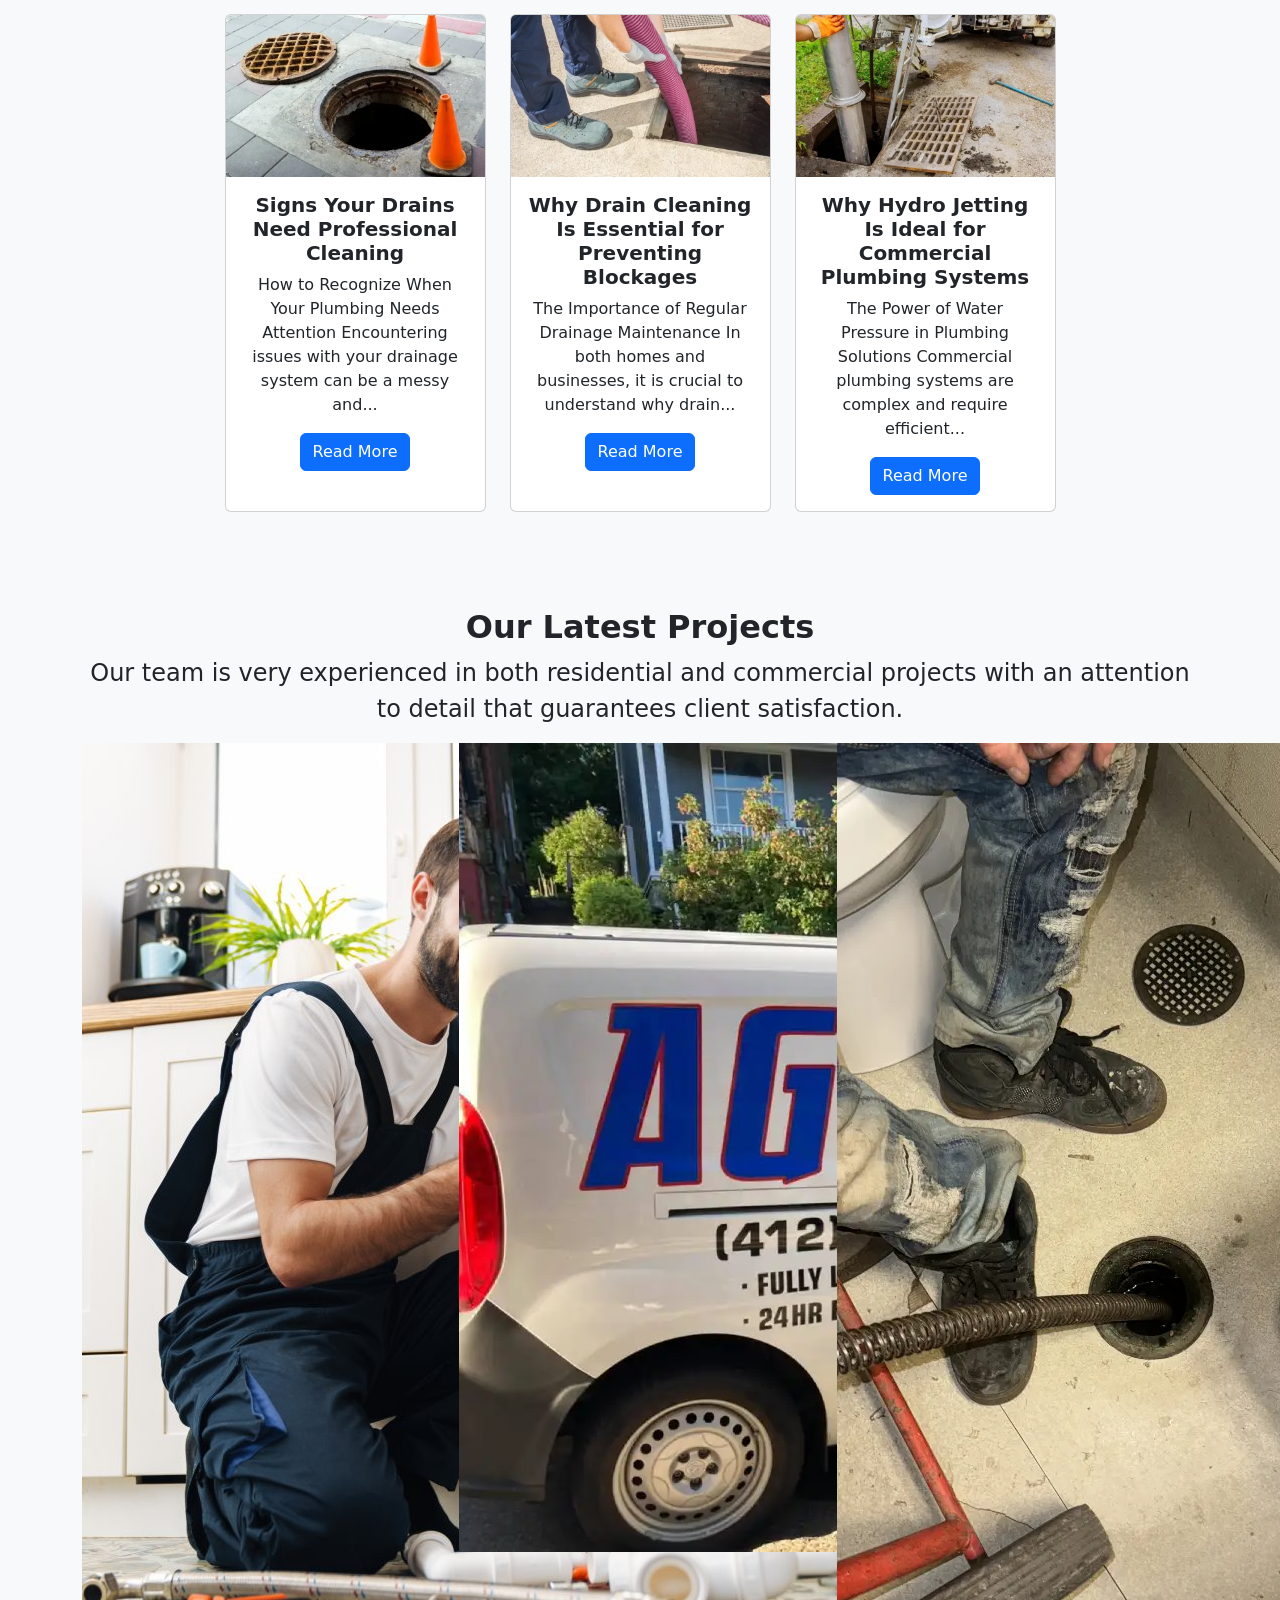
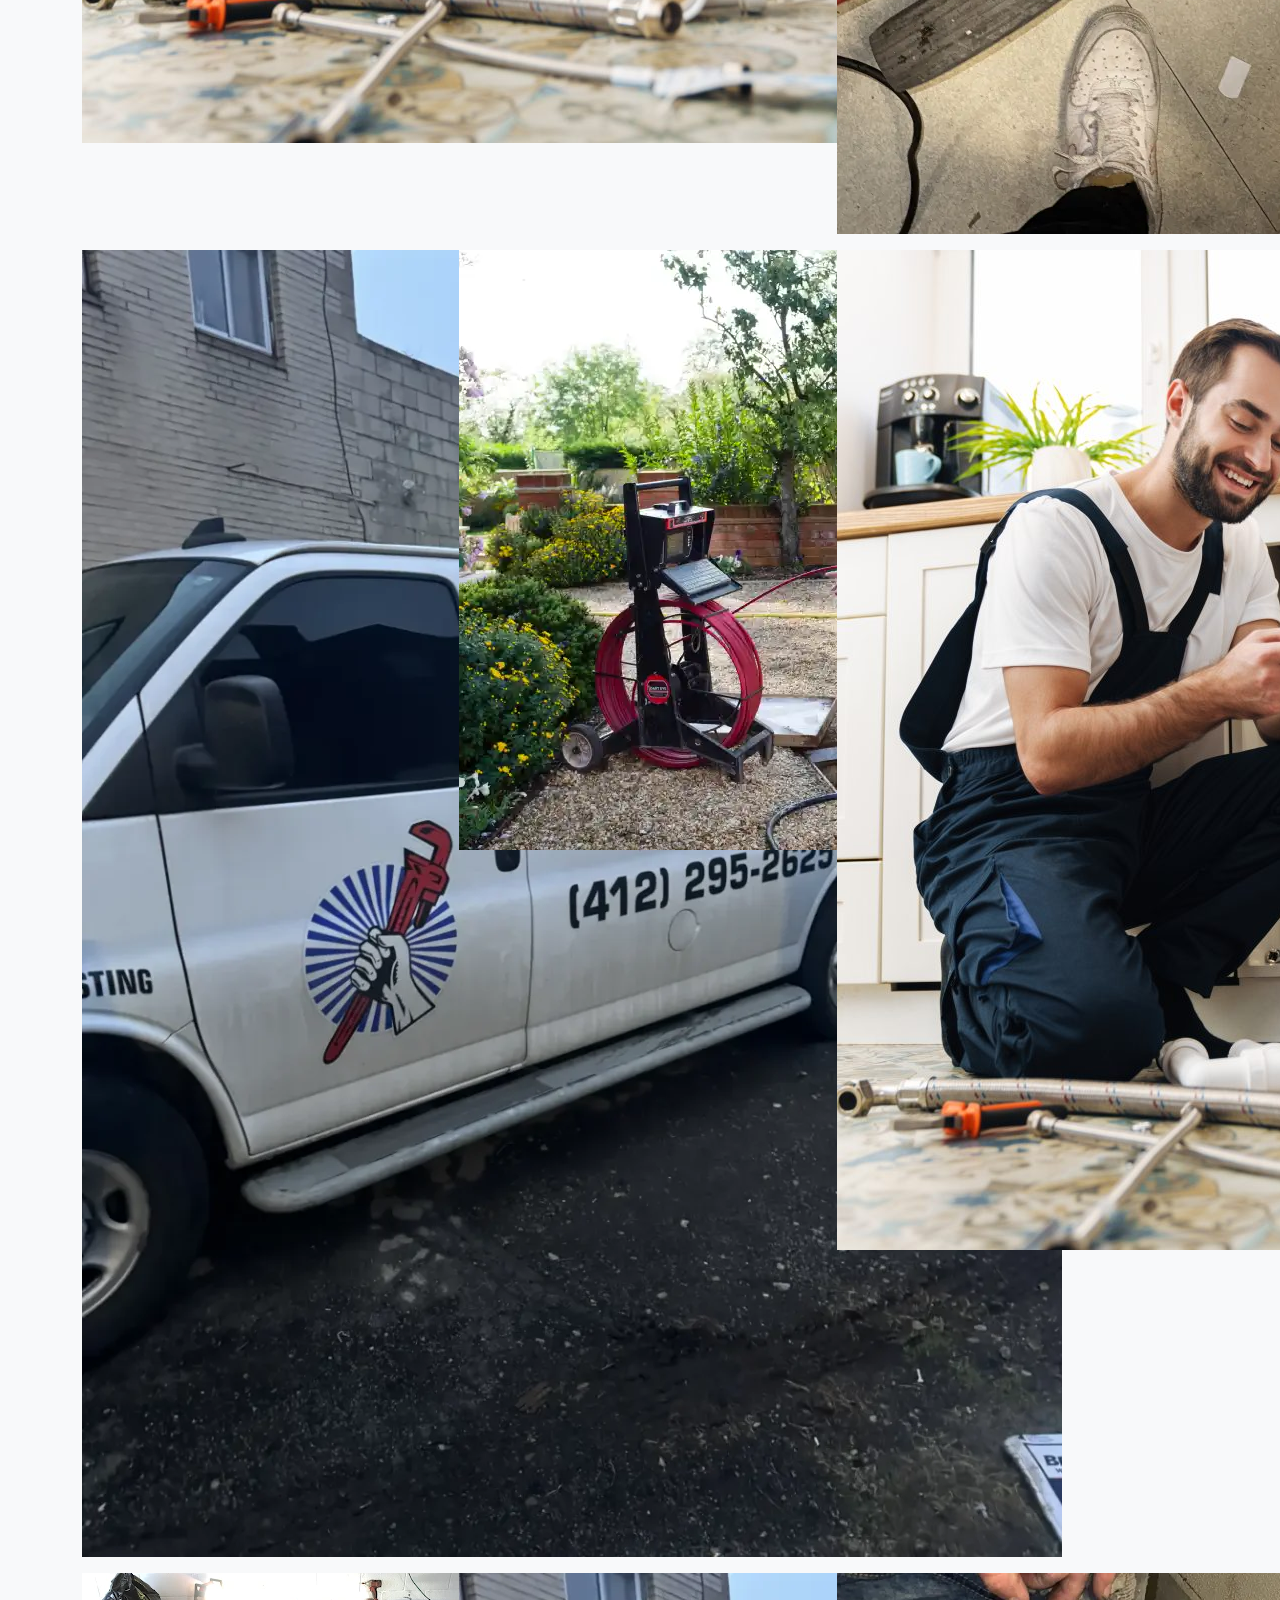
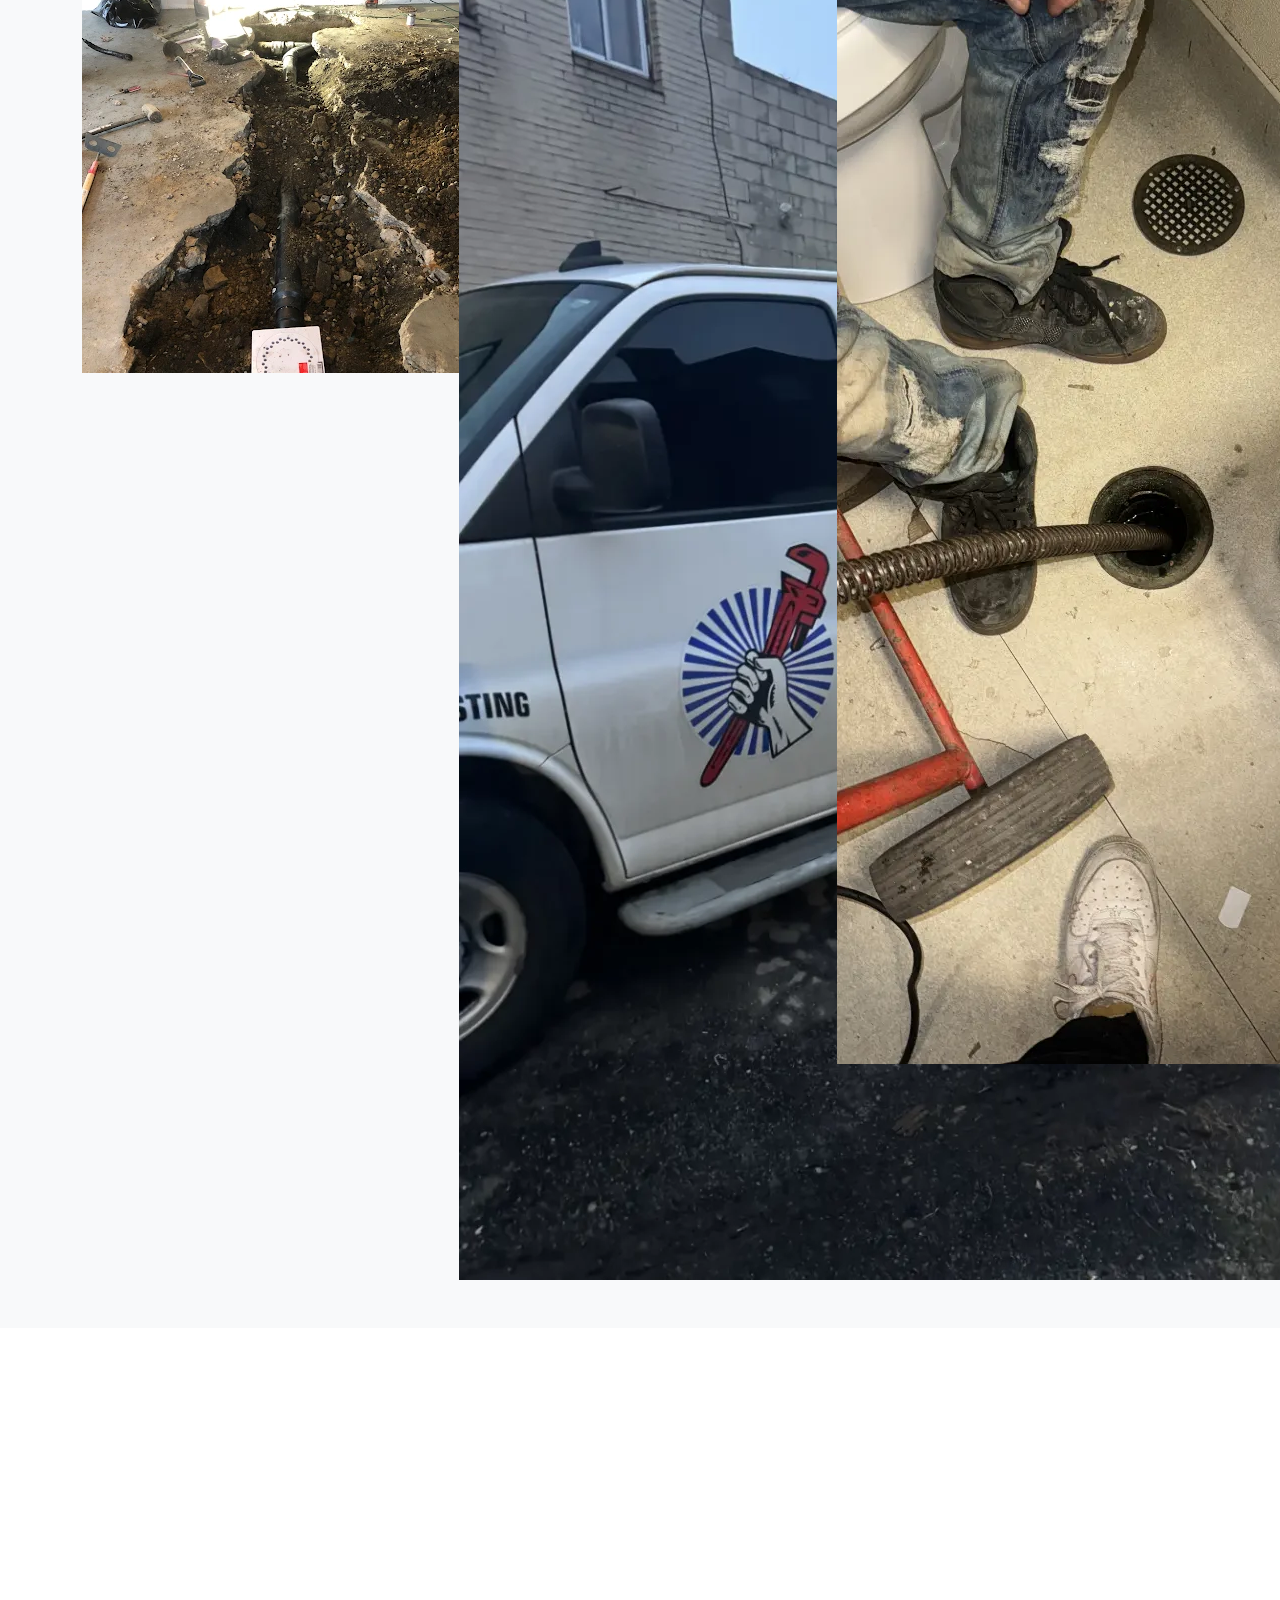
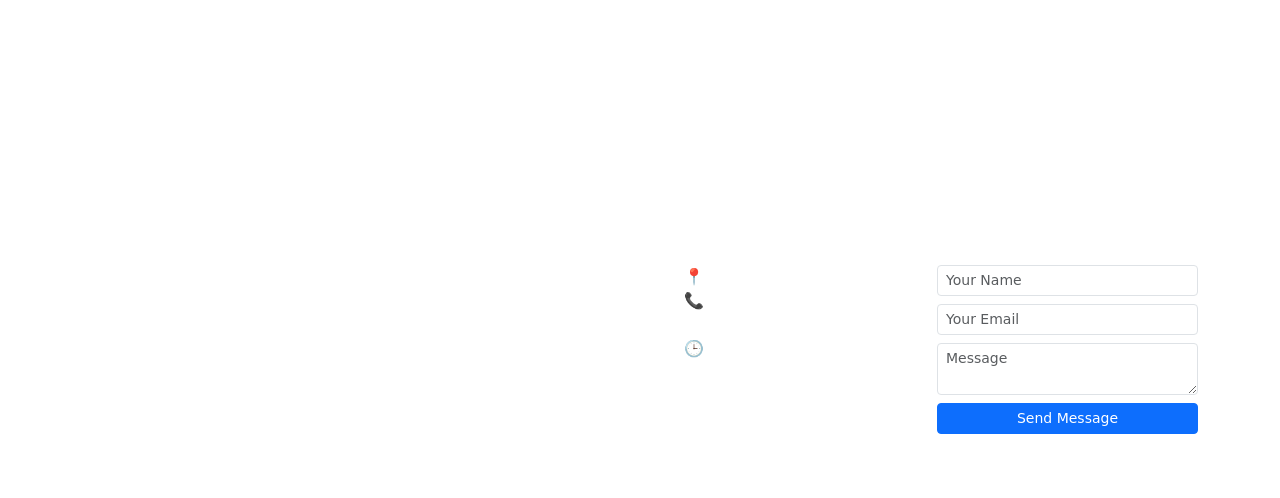
==== commit df188673: "bild the webpage" ====
--- a/Index.html
+++ b/Index.html
@@ -6,21 +6,17 @@
     <title>AG Plumbing</title>
     <meta name="viewport" content="width=device-width, initial-scale=1">
 
-    <!-- Bootstrap -->
     <link href="https://cdn.jsdelivr.net/npm/bootstrap@5.3.2/dist/css/bootstrap.min.css" rel="stylesheet">
 
-    <!-- Custom CSS -->
-    <link rel="stylesheet" href="Style.css">
+    <link rel="stylesheet" href="style.css">
 </head>
 
 <body>
 
-    <!-- Top Bar -->
     <div class="top-bar text-center">
         24/7 Emergency Service: (412) 925-5792
     </div>
 
-    <!-- Navbar -->
     <nav class="navbar navbar-expand-lg navbar-light bg-white shadow-sm  fw-bold ">
         <div class="container">
             <a class="navbar-brand fw-bold" href="#">AG Plumbing</a>
